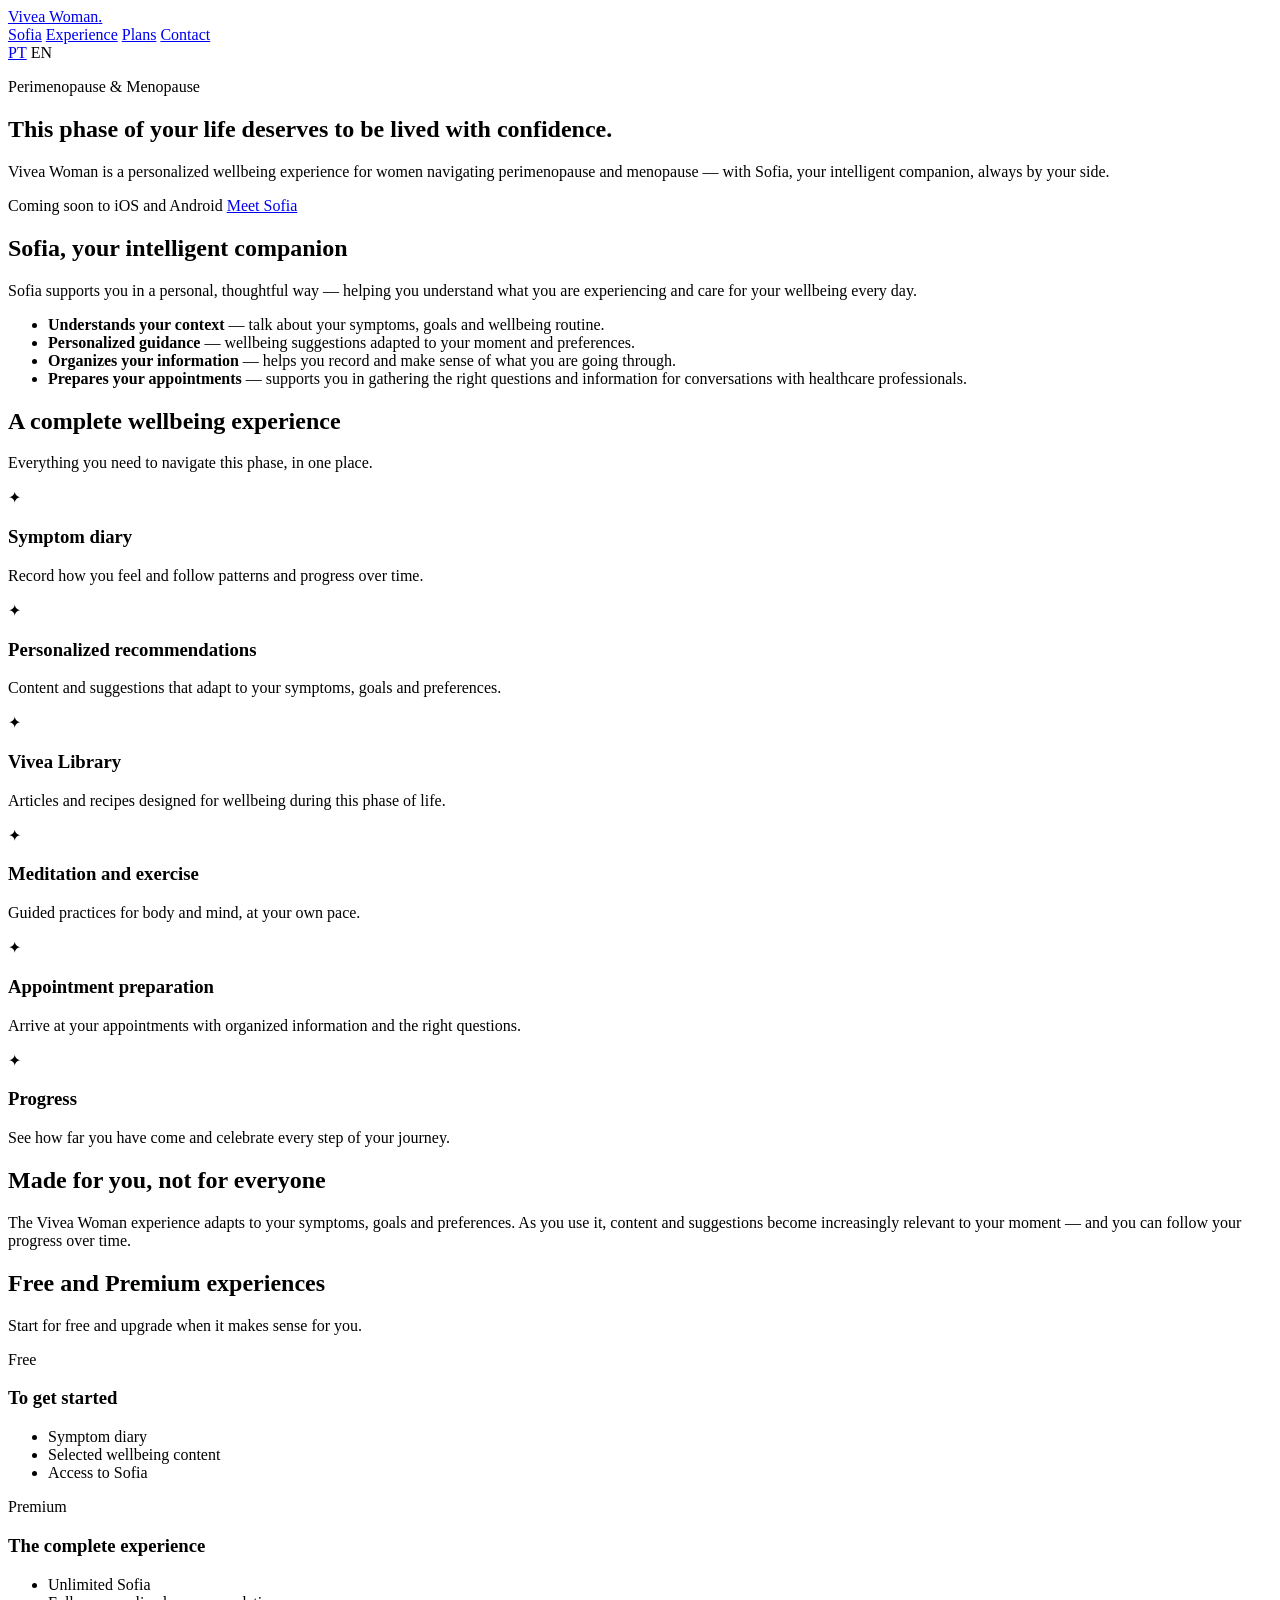
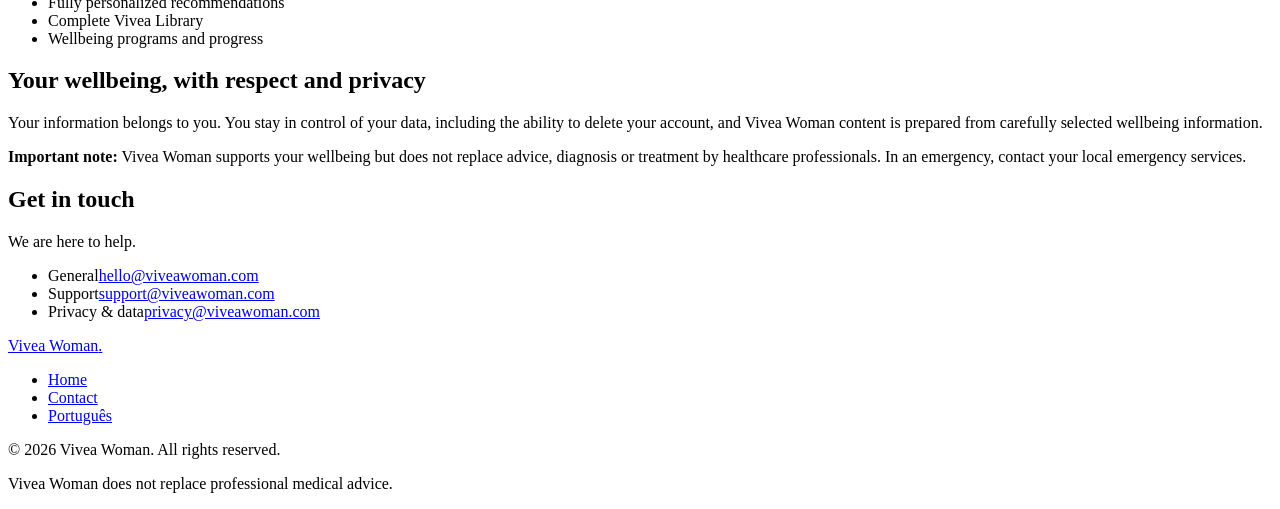
==== en/index.html @ bba8739d "R.17B add English homepage" ====
<!DOCTYPE html>
<html lang="en">
<head>
  <meta charset="UTF-8">
  <meta name="viewport" content="width=device-width, initial-scale=1">
  <title>Vivea Woman — Your companion through perimenopause and menopause</title>
  <meta name="description" content="Vivea Woman supports women through perimenopause and menopause with Sofia, an intelligent companion, a symptom diary, wellbeing content and personalized recommendations.">
  <link rel="canonical" href="https://viveawoman.com/en/">
  <link rel="alternate" hreflang="pt-PT" href="https://viveawoman.com/">
  <link rel="alternate" hreflang="en" href="https://viveawoman.com/en/">
  <link rel="alternate" hreflang="x-default" href="https://viveawoman.com/">
  <meta property="og:title" content="Vivea Woman — Your companion through perimenopause and menopause">
  <meta property="og:description" content="Sofia, a symptom diary, wellbeing content and personalized recommendations for this phase of your life.">
  <meta property="og:url" content="https://viveawoman.com/en/">
  <meta property="og:site_name" content="Vivea Woman">
  <meta property="og:type" content="website">
  <meta property="og:locale" content="en_US">
  <link rel="icon" type="image/svg+xml" href="/assets/favicon.svg">
  <link rel="stylesheet" href="/assets/style.css">
</head>
<body>
  <header class="site-header">
    <div class="container header-inner">
      <a class="brand" href="/en/">Vivea Woman<span class="dot">.</span></a>
      <nav class="main-nav" aria-label="Main navigation">
        <a href="#sofia">Sofia</a>
        <a href="#experience">Experience</a>
        <a href="#plans">Plans</a>
        <a href="#contact">Contact</a>
      </nav>
      <nav class="lang-switch" aria-label="Language">
        <a href="/" lang="pt-PT" hreflang="pt-PT">PT</a>
        <span aria-current="page" lang="en">EN</span>
      </nav>
    </div>
  </header>

  <main>
    <section class="hero">
      <div class="container">
        <p class="eyebrow">Perimenopause &amp; Menopause</p>
        <h1>This phase of your life deserves to be lived with confidence.</h1>
        <p class="lead">Vivea Woman is a personalized wellbeing experience for women navigating perimenopause and menopause — with Sofia, your intelligent companion, always by your side.</p>
        <div class="cta-row">
          <span class="pill">Coming soon to iOS and Android</span>
          <a class="pill outline" href="#sofia">Meet Sofia</a>
        </div>
      </div>
    </section>

    <section id="sofia" class="sofia">
      <div class="container">
        <div class="accent-bar"></div>
        <h2 class="section-title">Sofia, your intelligent companion</h2>
        <p class="section-sub">Sofia supports you in a personal, thoughtful way — helping you understand what you are experiencing and care for your wellbeing every day.</p>
        <ul>
          <li><strong>Understands your context</strong> — talk about your symptoms, goals and wellbeing routine.</li>
          <li><strong>Personalized guidance</strong> — wellbeing suggestions adapted to your moment and preferences.</li>
          <li><strong>Organizes your information</strong> — helps you record and make sense of what you are going through.</li>
          <li><strong>Prepares your appointments</strong> — supports you in gathering the right questions and information for conversations with healthcare professionals.</li>
        </ul>
      </div>
    </section>

    <section id="experience">
      <div class="container">
        <div class="accent-bar"></div>
        <h2 class="section-title">A complete wellbeing experience</h2>
        <p class="section-sub">Everything you need to navigate this phase, in one place.</p>
        <div class="grid">
          <div class="card"><div class="icon" aria-hidden="true">✦</div><h3>Symptom diary</h3><p>Record how you feel and follow patterns and progress over time.</p></div>
          <div class="card"><div class="icon" aria-hidden="true">✦</div><h3>Personalized recommendations</h3><p>Content and suggestions that adapt to your symptoms, goals and preferences.</p></div>
          <div class="card"><div class="icon" aria-hidden="true">✦</div><h3>Vivea Library</h3><p>Articles and recipes designed for wellbeing during this phase of life.</p></div>
          <div class="card"><div class="icon" aria-hidden="true">✦</div><h3>Meditation and exercise</h3><p>Guided practices for body and mind, at your own pace.</p></div>
          <div class="card"><div class="icon" aria-hidden="true">✦</div><h3>Appointment preparation</h3><p>Arrive at your appointments with organized information and the right questions.</p></div>
          <div class="card"><div class="icon" aria-hidden="true">✦</div><h3>Progress</h3><p>See how far you have come and celebrate every step of your journey.</p></div>
        </div>
      </div>
    </section>

    <section class="alt">
      <div class="container">
        <div class="accent-bar"></div>
        <h2 class="section-title">Made for you, not for everyone</h2>
        <p class="section-sub">The Vivea Woman experience adapts to your symptoms, goals and preferences. As you use it, content and suggestions become increasingly relevant to your moment — and you can follow your progress over time.</p>
      </div>
    </section>

    <section id="plans">
      <div class="container">
        <div class="accent-bar"></div>
        <h2 class="section-title">Free and Premium experiences</h2>
        <p class="section-sub">Start for free and upgrade when it makes sense for you.</p>
        <div class="plans">
          <div class="plan">
            <span class="tag">Free</span>
            <h3>To get started</h3>
            <ul>
              <li>Symptom diary</li>
              <li>Selected wellbeing content</li>
              <li>Access to Sofia</li>
            </ul>
          </div>
          <div class="plan premium">
            <span class="tag">Premium</span>
            <h3>The complete experience</h3>
            <ul>
              <li>Unlimited Sofia</li>
              <li>Fully personalized recommendations</li>
              <li>Complete Vivea Library</li>
              <li>Wellbeing programs and progress</li>
            </ul>
          </div>
        </div>
      </div>
    </section>

    <section class="alt">
      <div class="container">
        <div class="accent-bar"></div>
        <h2 class="section-title">Your wellbeing, with respect and privacy</h2>
        <p class="section-sub">Your information belongs to you. You stay in control of your data, including the ability to delete your account, and Vivea Woman content is prepared from carefully selected wellbeing information.</p>
        <div class="disclaimer">
          <p><strong>Important note:</strong> Vivea Woman supports your wellbeing but does not replace advice, diagnosis or treatment by healthcare professionals. In an emergency, contact your local emergency services.</p>
        </div>
      </div>
    </section>

    <section id="contact">
      <div class="container">
        <div class="accent-bar"></div>
        <h2 class="section-title">Get in touch</h2>
        <p class="section-sub">We are here to help.</p>
        <ul class="contact-list">
          <li><span class="label">General</span><a href="mailto:hello@viveawoman.com">hello@viveawoman.com</a></li>
          <li><span class="label">Support</span><a href="mailto:support@viveawoman.com">support@viveawoman.com</a></li>
          <li><span class="label">Privacy &amp; data</span><a href="mailto:privacy@viveawoman.com">privacy@viveawoman.com</a></li>
        </ul>
      </div>
    </section>
  </main>

  <footer class="site-footer">
    <div class="container">
      <div class="footer-grid">
        <a class="brand" href="/en/">Vivea Woman<span class="dot">.</span></a>
        <ul class="footer-nav">
          <li><a href="/en/">Home</a></li>
          <!-- Reserved routes (enable when the real pages exist — R.17C–R.17E):
          <li><a href="/privacy/">Privacy</a></li>
          <li><a href="/terms/">Terms</a></li>
          <li><a href="/support/">Support</a></li>
          -->
          <li><a href="#contact">Contact</a></li>
          <li><a href="/" lang="pt-PT" hreflang="pt-PT">Português</a></li>
        </ul>
      </div>
      <div class="footer-bottom">
        <p>© 2026 Vivea Woman. All rights reserved.</p>
        <p class="small">Vivea Woman does not replace professional medical advice.</p>
      </div>
    </div>
  </footer>
</body>
</html>
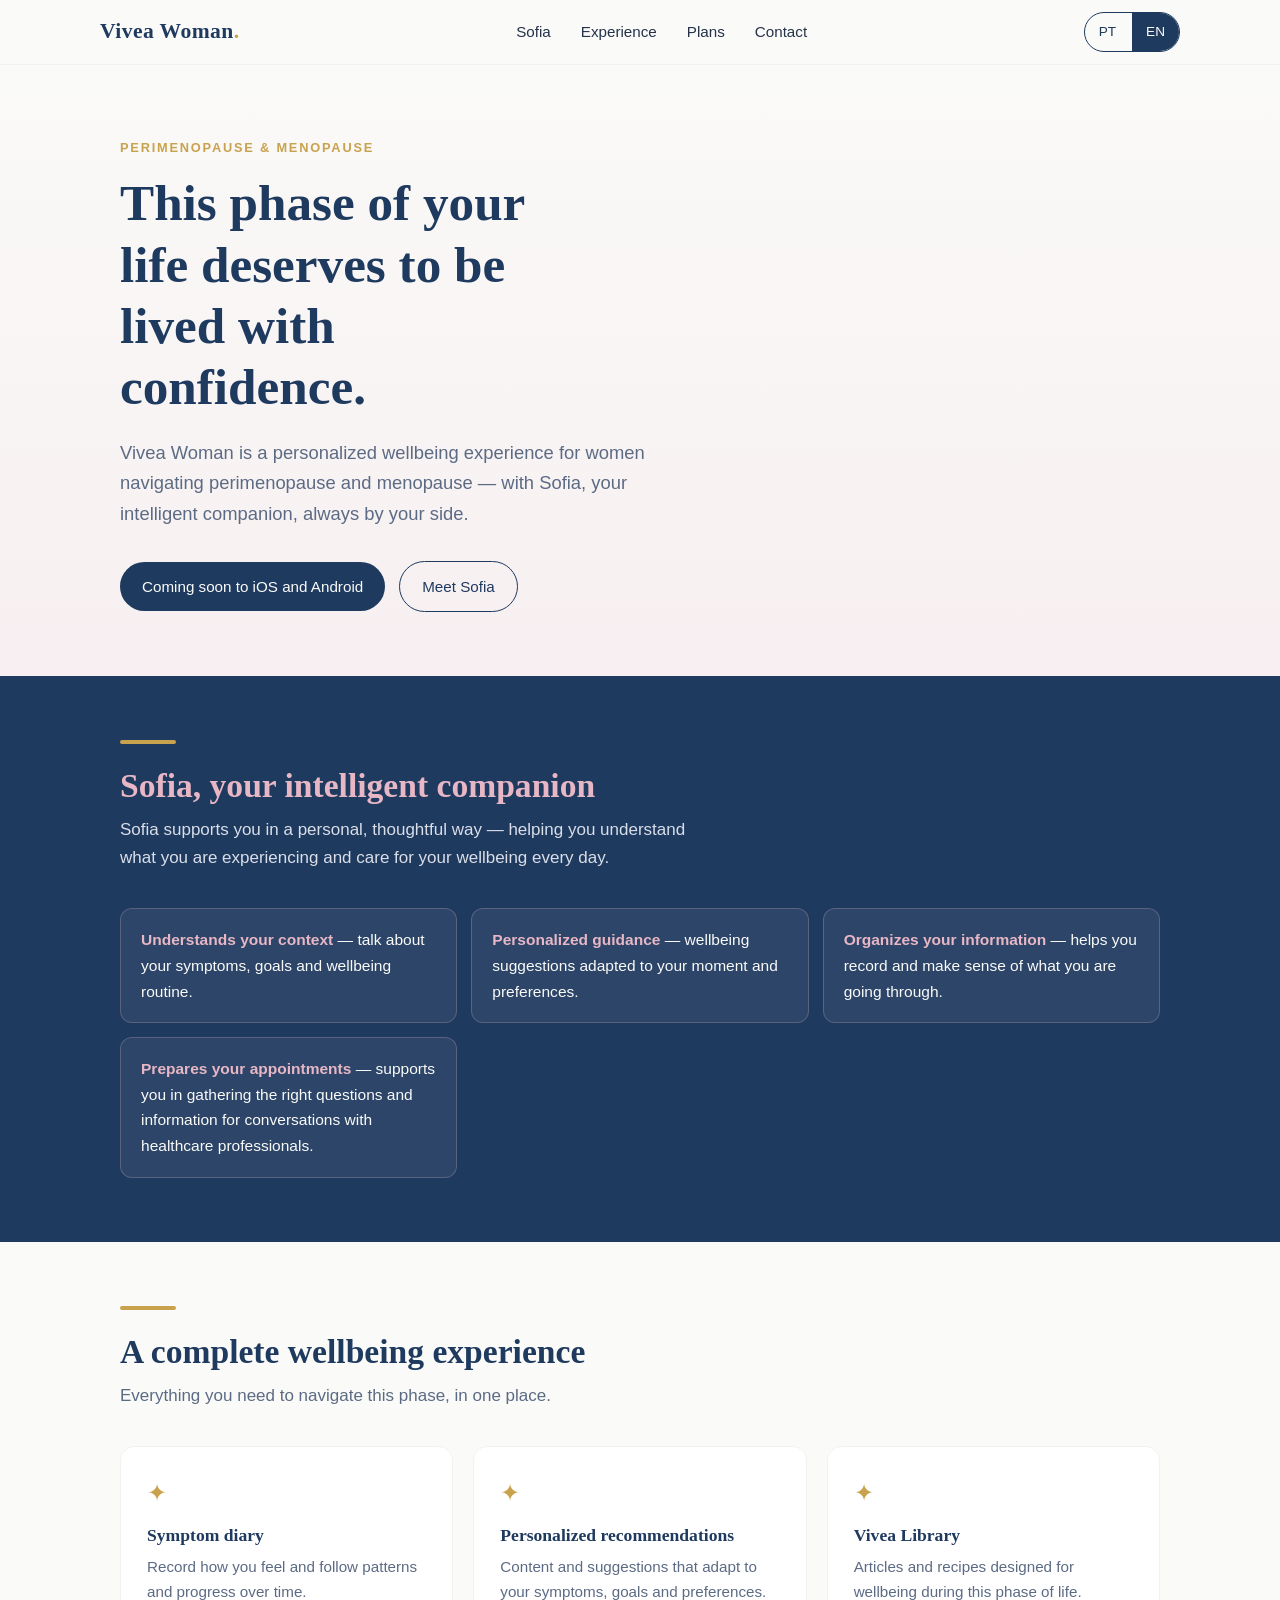
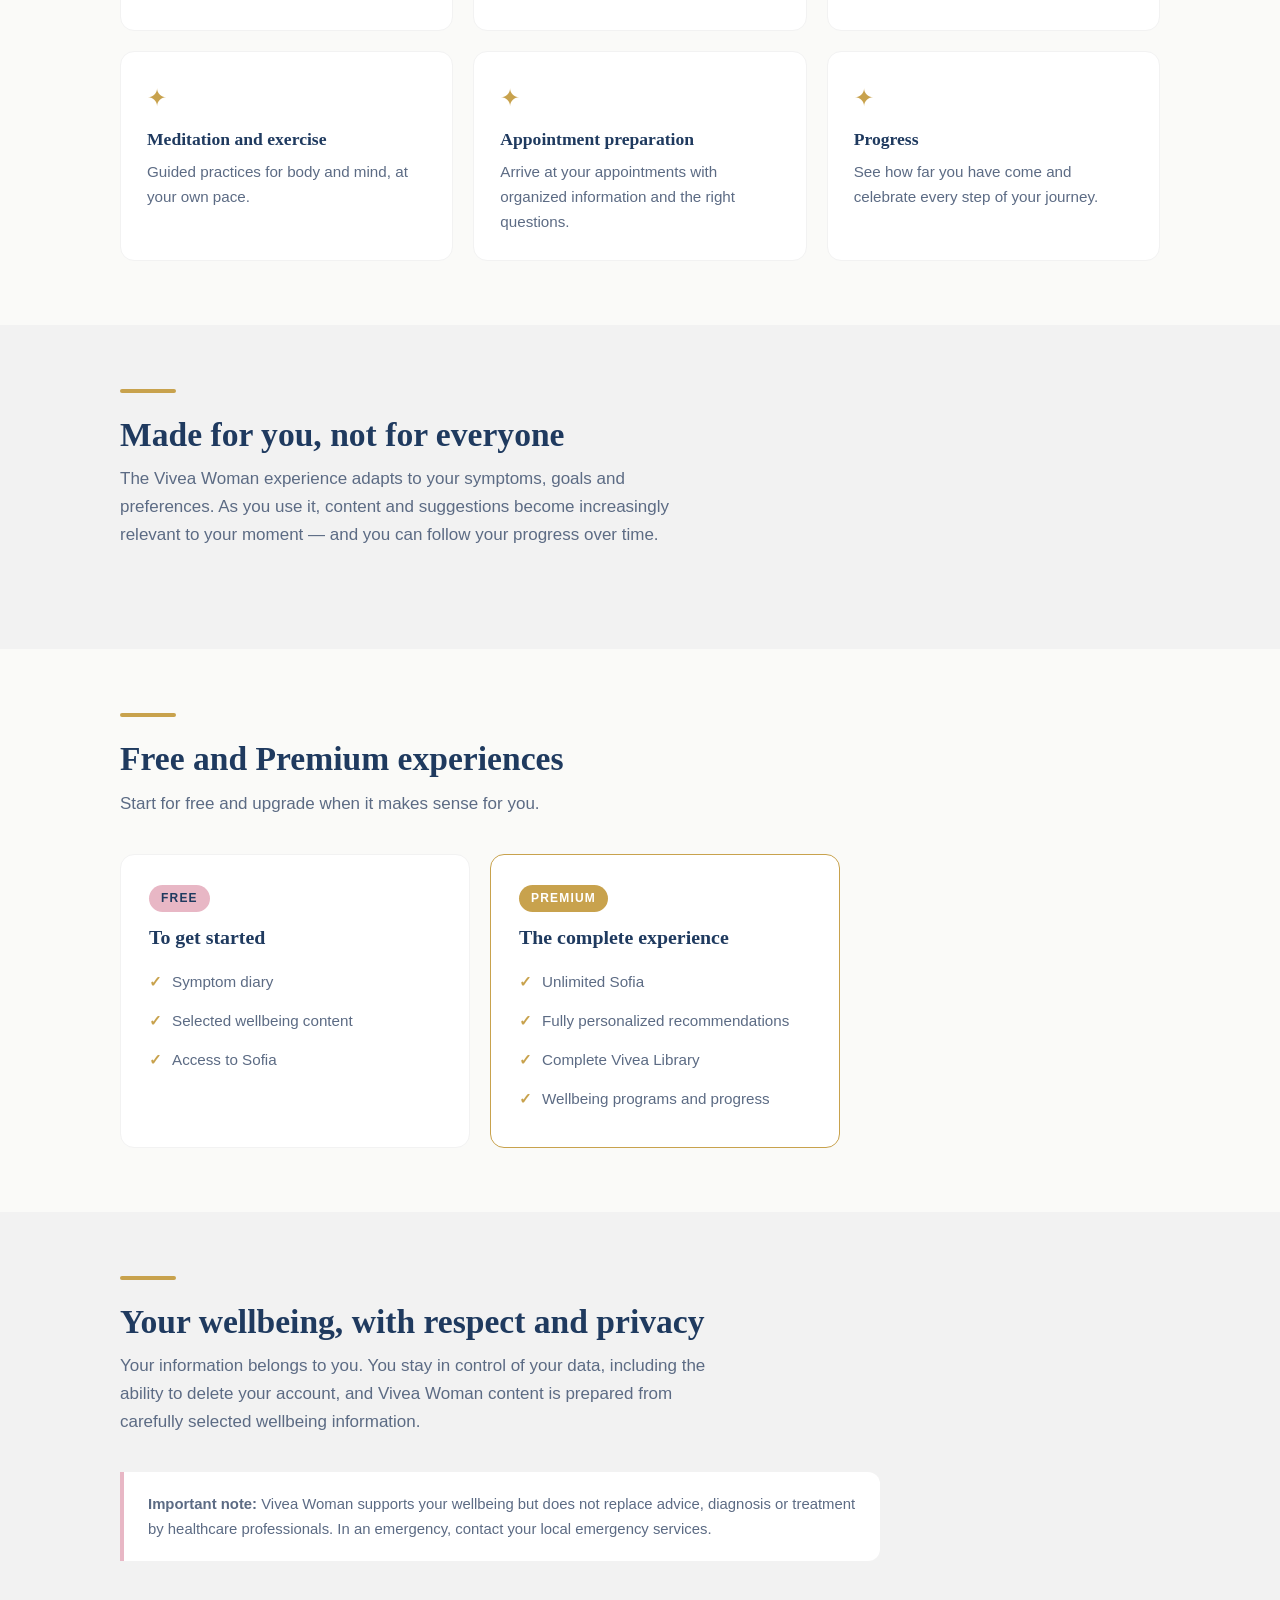
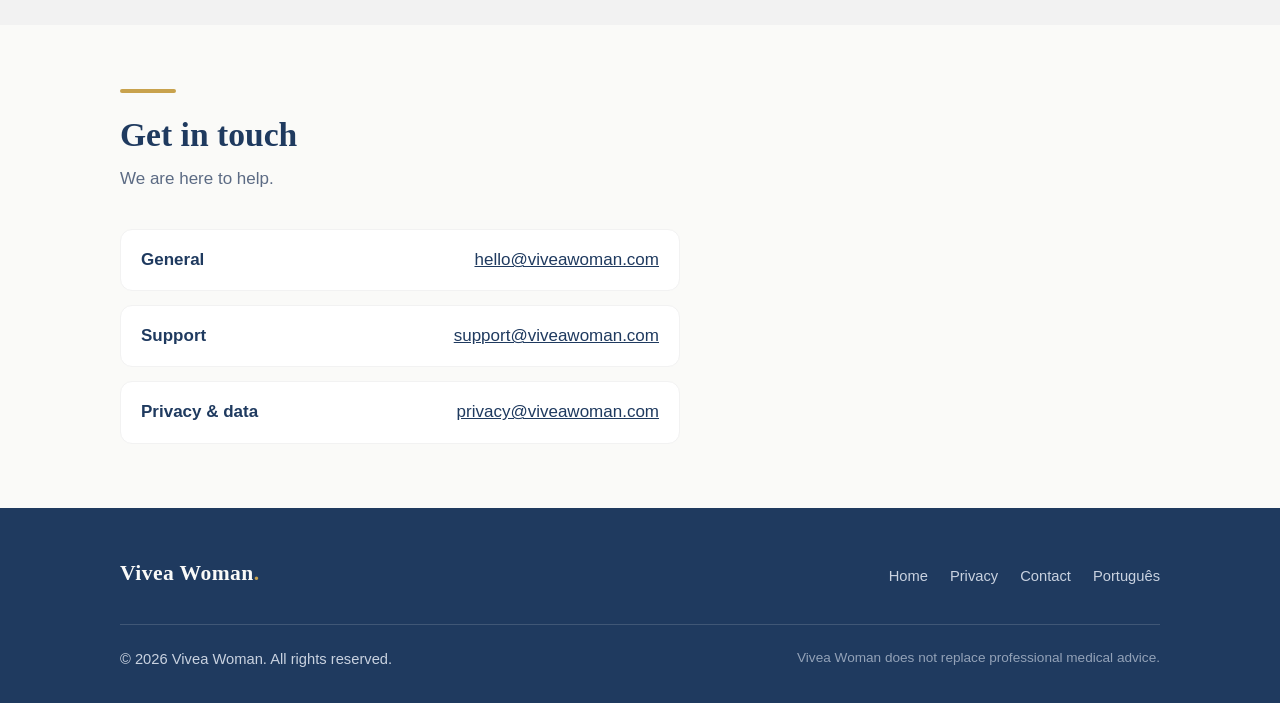
==== commit 920f4a21: "R.17C activate English privacy link" ====
--- a/en/index.html
+++ b/en/index.html
@@ -146,8 +146,8 @@
         <a class="brand" href="/en/">Vivea Woman<span class="dot">.</span></a>
         <ul class="footer-nav">
           <li><a href="/en/">Home</a></li>
-          <!-- Reserved routes (enable when the real pages exist — R.17C–R.17E):
-          <li><a href="/privacy/">Privacy</a></li>
+          <li><a href="/en/privacy/">Privacy</a></li>
+          <!-- Reserved routes (enable when the real pages exist — R.17D–R.17E):
           <li><a href="/terms/">Terms</a></li>
           <li><a href="/support/">Support</a></li>
           -->
--- a/assets/style.css
+++ b/assets/style.css
@@ -0,0 +1,104 @@
+/* Vivea Woman — public website · R.17B */
+:root{
+  --navy:#1F3A5F; --blush:#E8B7C5; --gold:#C8A24D;
+  --soft:#FAFAF8; --gray:#F2F2F2; --ink:#25324A; --muted:#5C6B84;
+}
+*{box-sizing:border-box;margin:0;padding:0}
+html{scroll-behavior:smooth}
+@media (prefers-reduced-motion:reduce){html{scroll-behavior:auto}}
+body{
+  font-family:-apple-system,BlinkMacSystemFont,"Segoe UI",Roboto,Helvetica,Arial,sans-serif;
+  background:var(--soft);color:var(--ink);line-height:1.65;font-size:17px;
+  -webkit-font-smoothing:antialiased;
+}
+h1,h2,h3{font-family:Georgia,"Times New Roman",serif;color:var(--navy);line-height:1.2;font-weight:600}
+img{max-width:100%;display:block}
+a{color:var(--navy)}
+a:focus-visible,button:focus-visible{outline:3px solid var(--gold);outline-offset:2px}
+.container{max-width:1080px;margin:0 auto;padding:0 20px}
+
+/* Header */
+.site-header{position:sticky;top:0;background:rgba(250,250,248,.95);backdrop-filter:blur(8px);
+  border-bottom:1px solid var(--gray);z-index:10}
+.header-inner{display:flex;align-items:center;justify-content:space-between;gap:16px;min-height:64px;flex-wrap:wrap;padding:8px 0}
+.brand{font-family:Georgia,serif;font-size:1.35rem;color:var(--navy);text-decoration:none;font-weight:700;letter-spacing:.02em}
+.brand .dot{color:var(--gold)}
+.main-nav{display:flex;gap:6px;flex-wrap:wrap;align-items:center}
+.main-nav a{text-decoration:none;color:var(--ink);font-size:.95rem;padding:10px 12px;border-radius:8px}
+.main-nav a:hover{background:var(--gray)}
+.lang-switch{display:flex;gap:2px;border:1px solid var(--navy);border-radius:999px;overflow:hidden;font-size:.85rem}
+.lang-switch a,.lang-switch span{padding:8px 14px;text-decoration:none;min-width:44px;text-align:center}
+.lang-switch span[aria-current]{background:var(--navy);color:var(--soft)}
+.lang-switch a{color:var(--navy)}
+.lang-switch a:hover{background:var(--gray)}
+
+/* Hero */
+.hero{padding:72px 0 64px;background:linear-gradient(180deg,var(--soft) 0%,#F7EFF1 100%)}
+.hero .eyebrow{color:var(--gold);text-transform:uppercase;letter-spacing:.14em;font-size:.8rem;font-weight:700;margin-bottom:14px}
+.hero h1{font-size:clamp(2rem,5vw,3.2rem);max-width:18ch}
+.hero p.lead{margin-top:20px;max-width:56ch;font-size:1.15rem;color:var(--muted)}
+.hero .cta-row{margin-top:32px;display:flex;gap:14px;flex-wrap:wrap;align-items:center}
+.pill{display:inline-block;background:var(--navy);color:var(--soft);padding:12px 22px;border-radius:999px;font-size:.95rem}
+.pill.outline{background:transparent;color:var(--navy);border:1.5px solid var(--navy);text-decoration:none}
+.pill.outline:hover{background:var(--navy);color:var(--soft)}
+
+/* Sections */
+section{padding:64px 0}
+section.alt{background:var(--gray)}
+.section-title{font-size:clamp(1.5rem,3.5vw,2.1rem);margin-bottom:10px}
+.section-sub{color:var(--muted);max-width:62ch;margin-bottom:36px}
+.accent-bar{width:56px;height:4px;background:var(--gold);border-radius:2px;margin-bottom:22px}
+
+/* Cards */
+.grid{display:grid;gap:20px;grid-template-columns:repeat(auto-fit,minmax(250px,1fr))}
+.card{background:#fff;border:1px solid var(--gray);border-radius:14px;padding:26px}
+.card h3{font-size:1.1rem;margin-bottom:8px}
+.card p{font-size:.95rem;color:var(--muted)}
+.card .icon{font-size:1.5rem;margin-bottom:12px;color:var(--gold)}
+
+/* Sofia */
+.sofia{background:var(--navy);color:var(--soft)}
+.sofia h2,.sofia h3{color:var(--blush)}
+.sofia .section-sub{color:#D9DEE8}
+.sofia ul{list-style:none;display:grid;gap:14px;grid-template-columns:repeat(auto-fit,minmax(260px,1fr))}
+.sofia li{background:rgba(250,250,248,.06);border:1px solid rgba(232,183,197,.25);border-radius:12px;padding:18px 20px;font-size:.97rem}
+.sofia li strong{color:var(--blush)}
+
+/* Plans */
+.plans{display:grid;gap:20px;grid-template-columns:repeat(auto-fit,minmax(260px,1fr));max-width:720px}
+.plan{background:#fff;border:1px solid var(--gray);border-radius:14px;padding:28px}
+.plan.premium{border:1.5px solid var(--gold)}
+.plan .tag{display:inline-block;font-size:.75rem;text-transform:uppercase;letter-spacing:.1em;font-weight:700;
+  color:var(--navy);background:var(--blush);padding:4px 12px;border-radius:999px;margin-bottom:14px}
+.plan.premium .tag{background:var(--gold);color:#fff}
+.plan ul{list-style:none;margin-top:12px}
+.plan li{padding:7px 0;font-size:.95rem;color:var(--muted)}
+.plan li::before{content:"✓";color:var(--gold);margin-right:10px;font-weight:700}
+
+/* Disclaimer */
+.disclaimer{border-left:4px solid var(--blush);background:#fff;border-radius:0 12px 12px 0;padding:20px 24px;max-width:760px}
+.disclaimer p{font-size:.93rem;color:var(--muted)}
+
+/* Contact */
+.contact-list{list-style:none;display:grid;gap:14px;max-width:560px}
+.contact-list li{background:#fff;border:1px solid var(--gray);border-radius:12px;padding:16px 20px;display:flex;
+  justify-content:space-between;gap:12px;flex-wrap:wrap;align-items:center}
+.contact-list .label{font-weight:600;color:var(--navy)}
+.contact-list a{word-break:break-all}
+
+/* Footer */
+.site-footer{background:var(--navy);color:#C9D2E0;padding:48px 0 32px;font-size:.92rem}
+.footer-grid{display:flex;justify-content:space-between;gap:28px;flex-wrap:wrap;margin-bottom:28px}
+.site-footer .brand{color:var(--soft)}
+.footer-nav{display:flex;gap:4px 22px;flex-wrap:wrap;list-style:none;align-items:center}
+.footer-nav a{color:#C9D2E0;text-decoration:none;padding:8px 0;display:inline-block}
+.footer-nav a:hover{color:var(--blush)}
+.footer-bottom{border-top:1px solid rgba(250,250,248,.15);padding-top:22px;display:flex;
+  justify-content:space-between;gap:12px;flex-wrap:wrap}
+.footer-bottom .small{font-size:.85rem;color:#93A2B8;max-width:72ch}
+
+@media (max-width:640px){
+  .hero{padding:52px 0 44px}
+  section{padding:48px 0}
+  .header-inner{justify-content:center}
+}
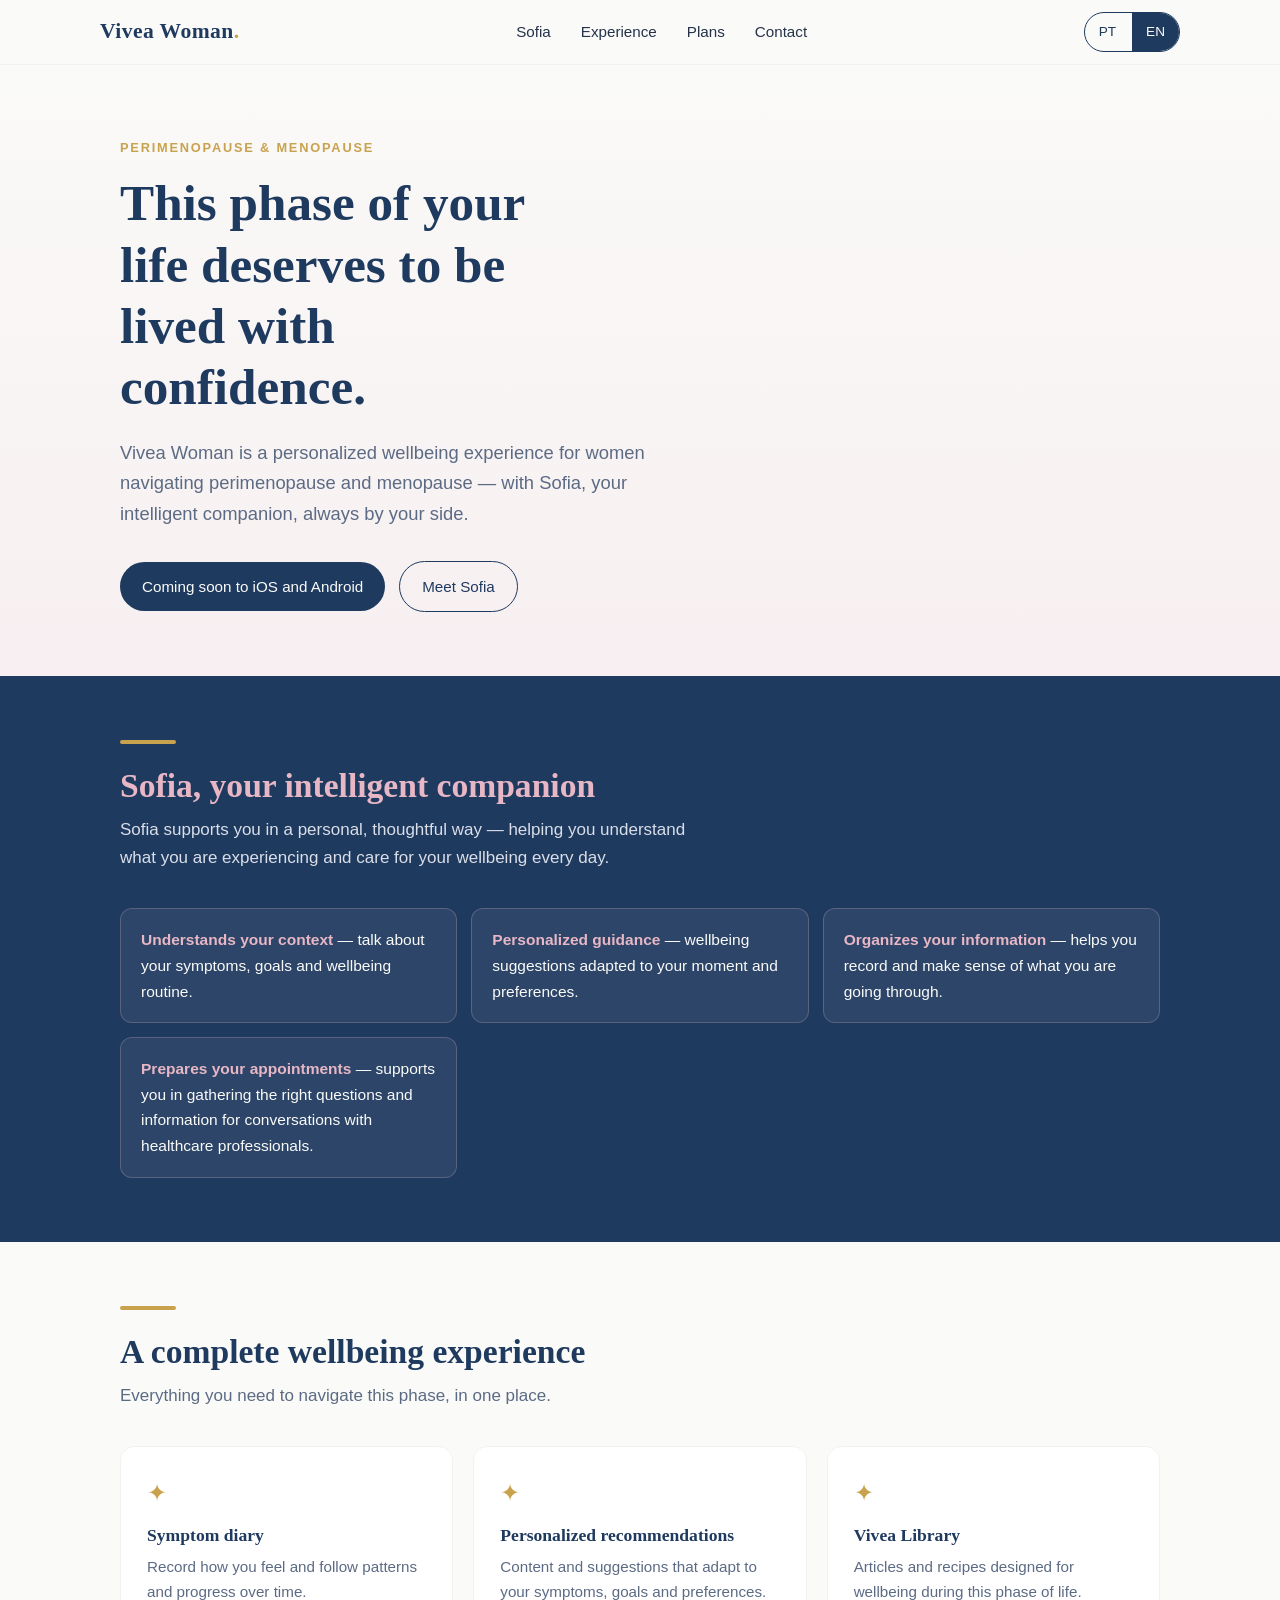
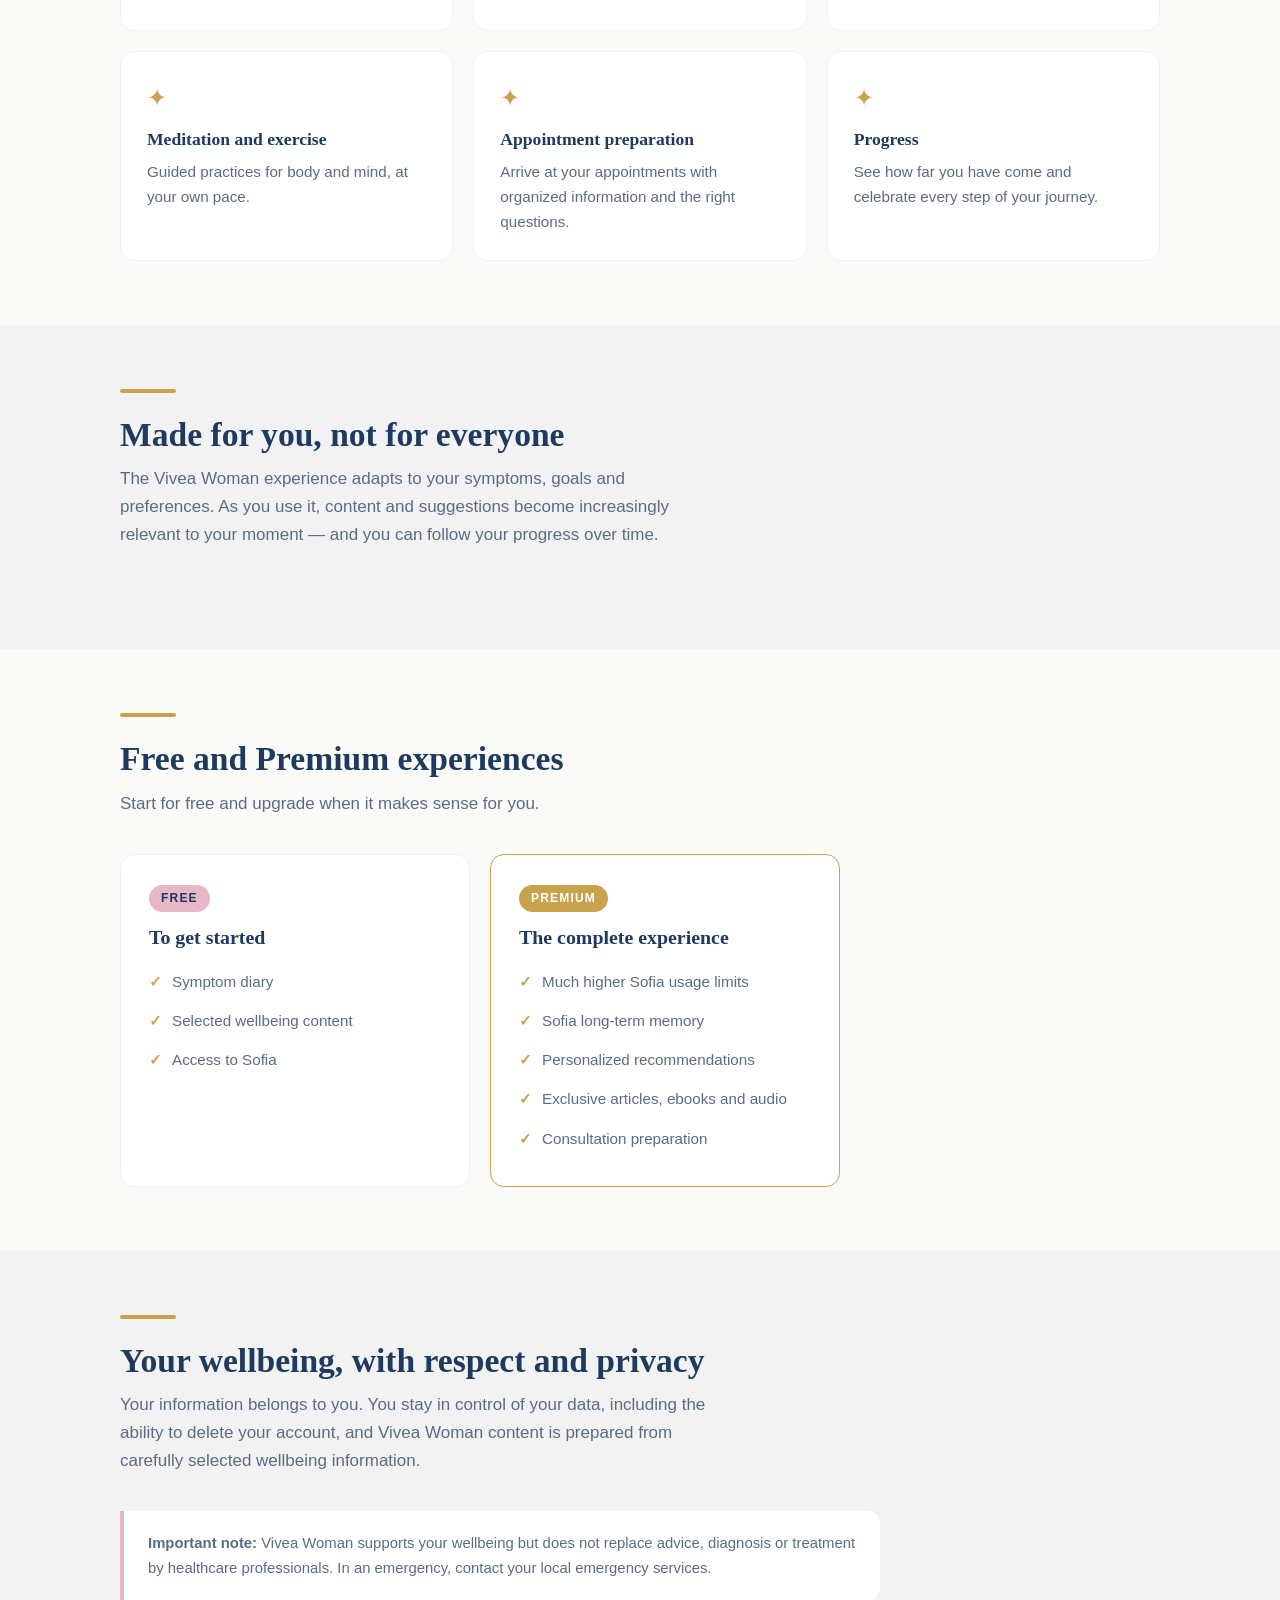
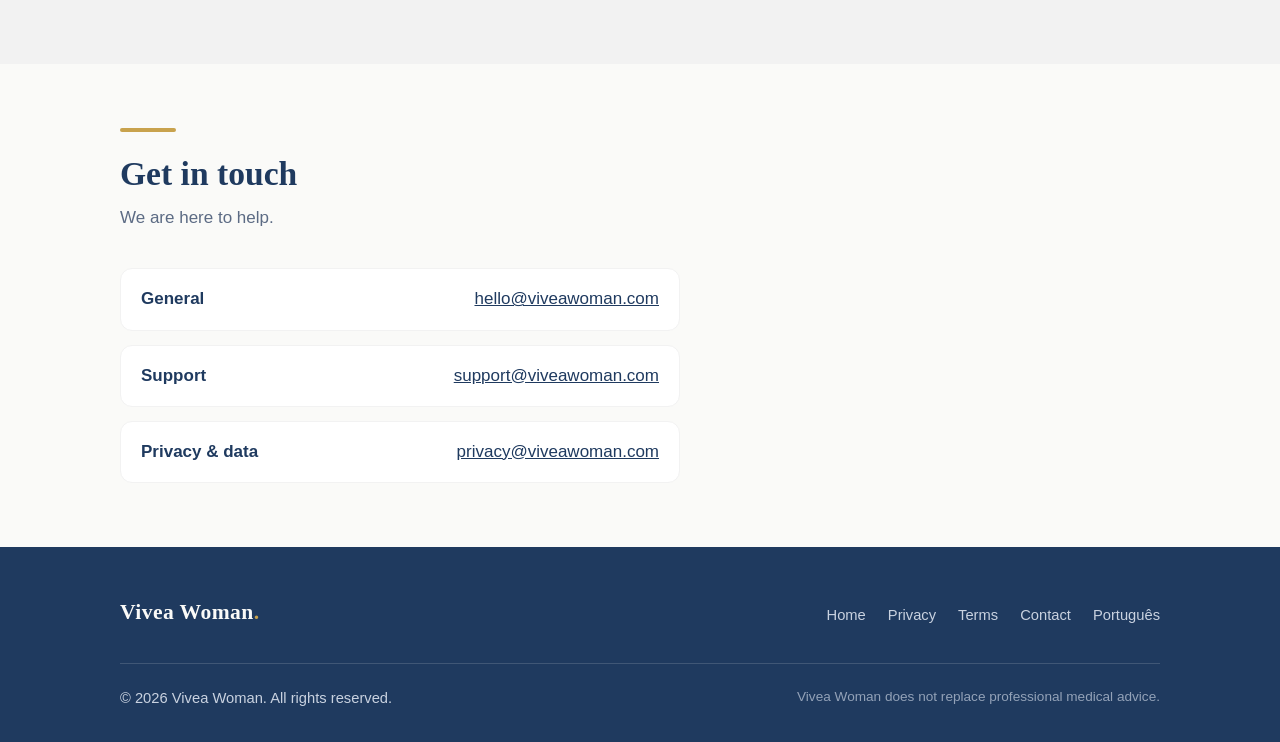
==== commit acd52fb7: "R.17D-3 update English homepage Free/Premium and Terms link" ====
--- a/en/index.html
+++ b/en/index.html
@@ -105,10 +105,11 @@
             <span class="tag">Premium</span>
             <h3>The complete experience</h3>
             <ul>
-              <li>Unlimited Sofia</li>
-              <li>Fully personalized recommendations</li>
-              <li>Complete Vivea Library</li>
-              <li>Wellbeing programs and progress</li>
+              <li>Much higher Sofia usage limits</li>
+              <li>Sofia long-term memory</li>
+              <li>Personalized recommendations</li>
+              <li>Exclusive articles, ebooks and audio</li>
+              <li>Consultation preparation</li>
             </ul>
           </div>
         </div>
@@ -147,8 +148,8 @@
         <ul class="footer-nav">
           <li><a href="/en/">Home</a></li>
           <li><a href="/en/privacy/">Privacy</a></li>
-          <!-- Reserved routes (enable when the real pages exist — R.17D–R.17E):
-          <li><a href="/terms/">Terms</a></li>
+          <li><a href="/en/terms/">Terms</a></li>
+          <!-- Reserved route (enable when the real page exists — R.17E):
           <li><a href="/support/">Support</a></li>
           -->
           <li><a href="#contact">Contact</a></li>
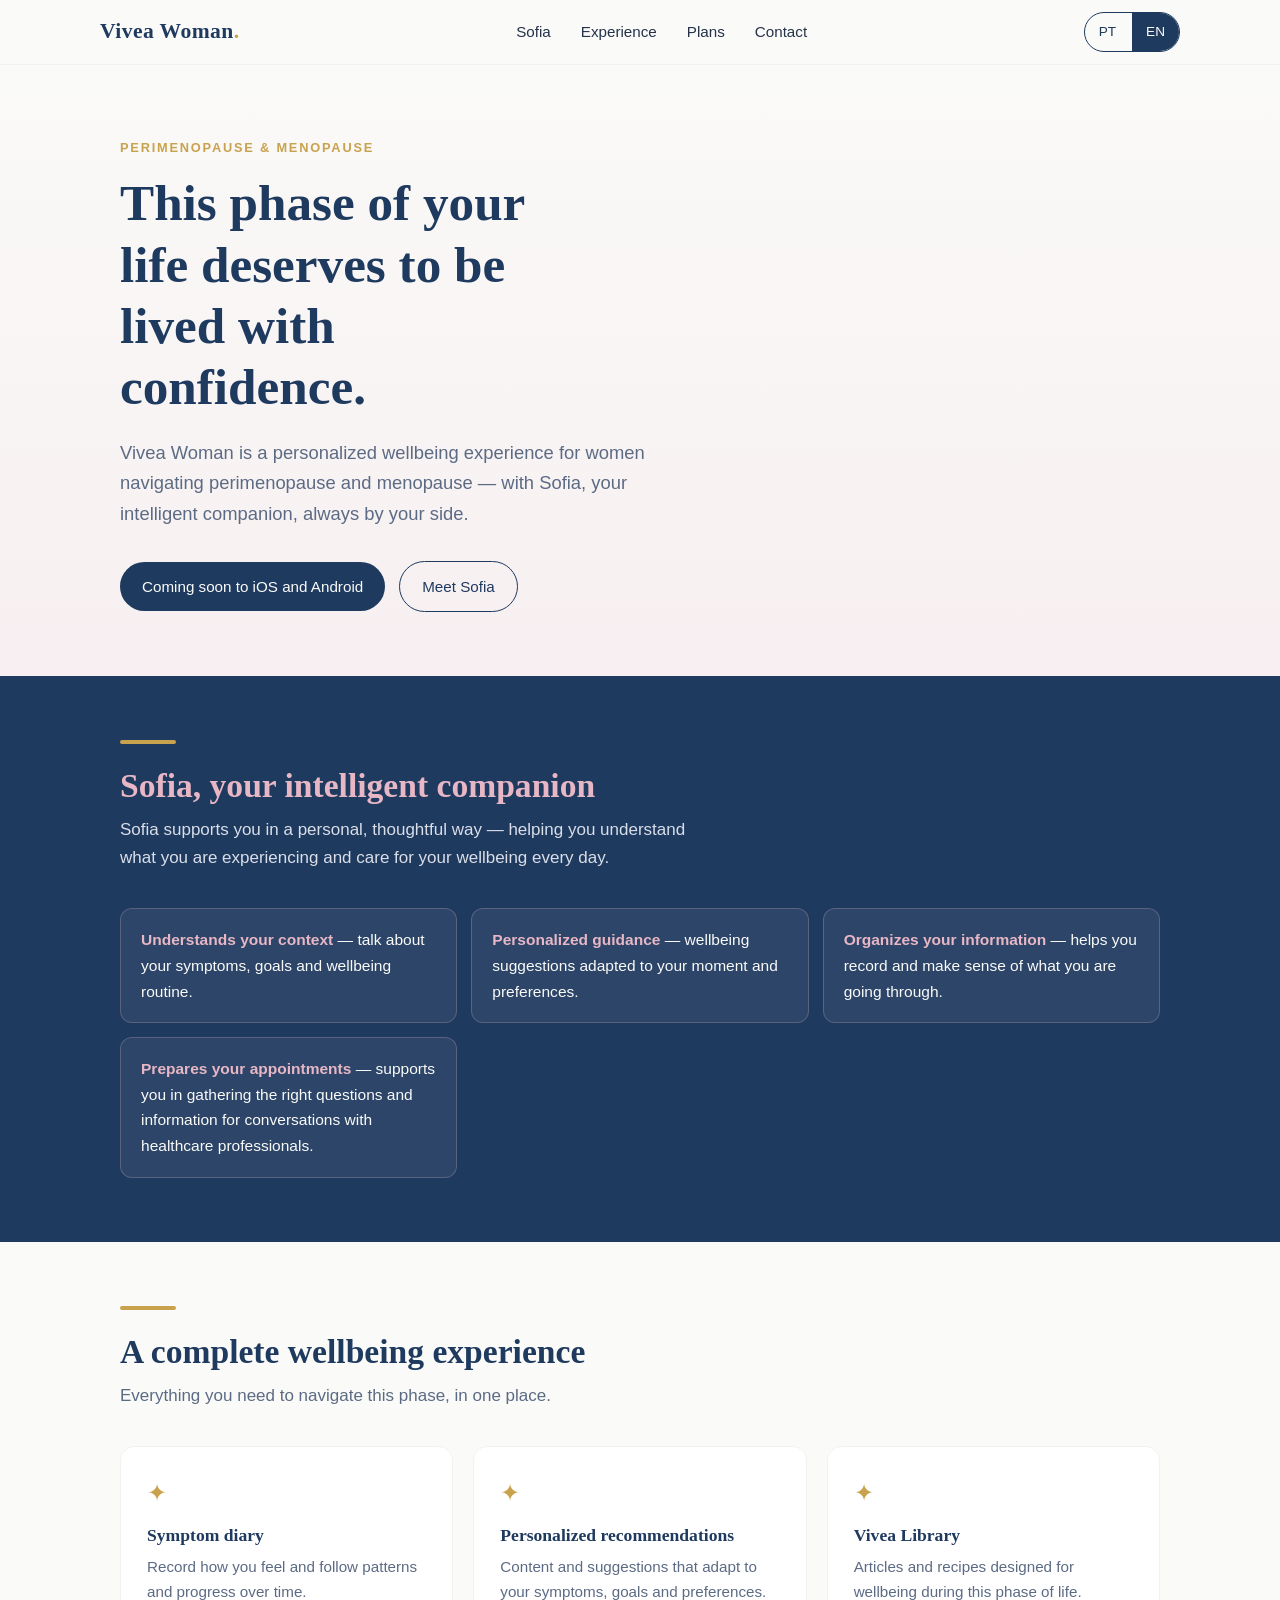
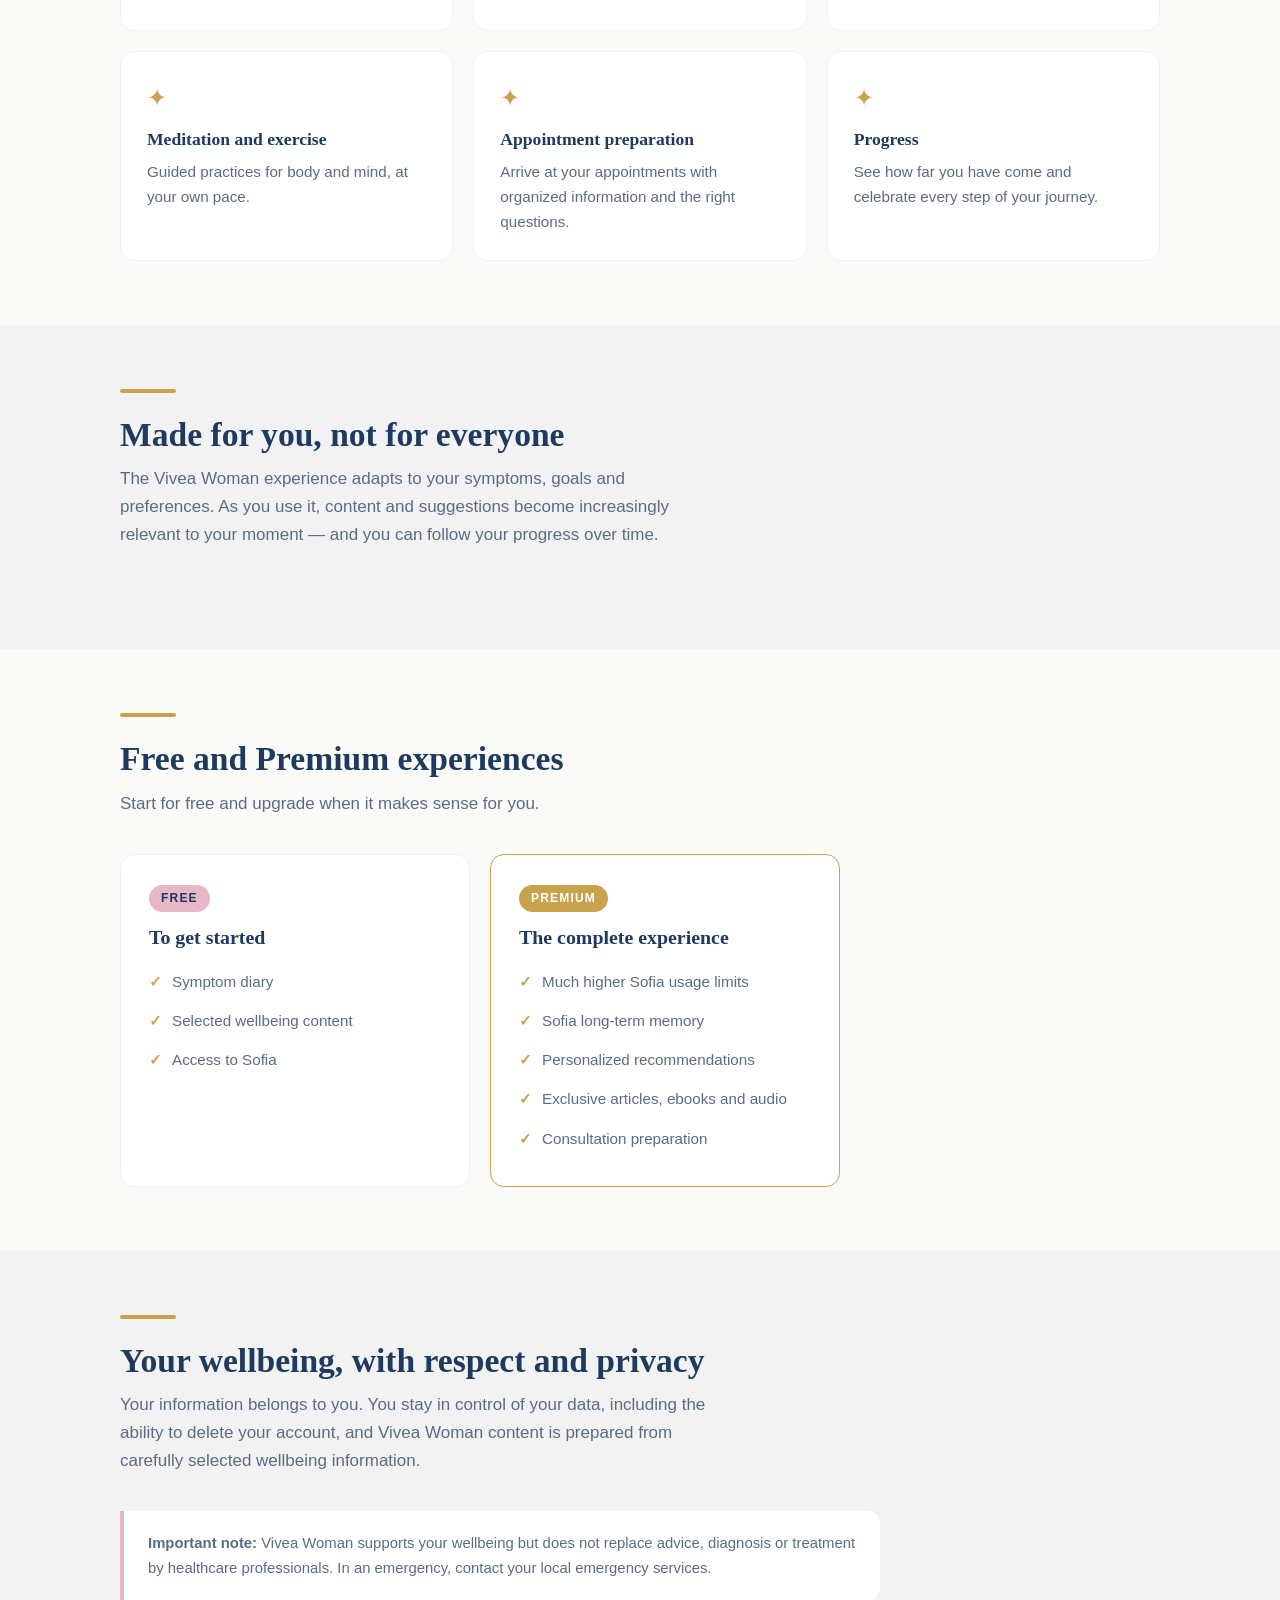
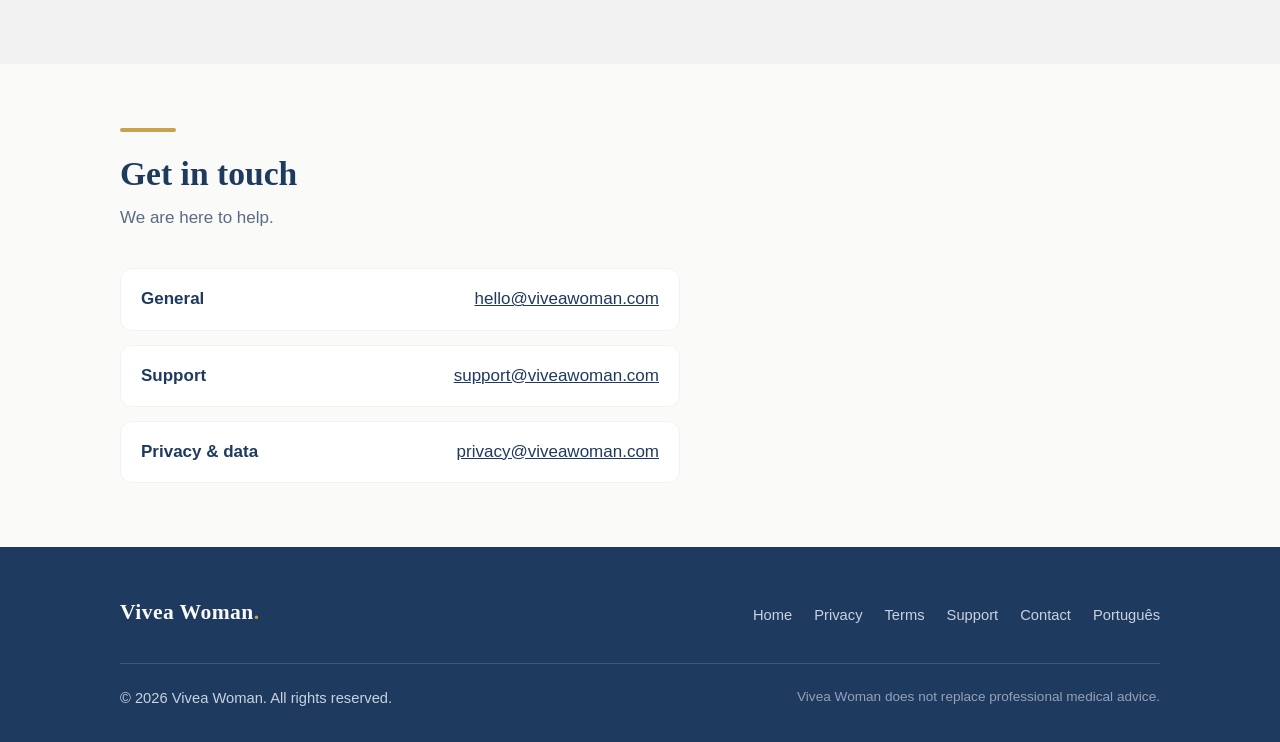
==== commit 9c1ed1e9: "R.17E-2 activate English support footer link" ====
--- a/en/index.html
+++ b/en/index.html
@@ -149,9 +149,7 @@
           <li><a href="/en/">Home</a></li>
           <li><a href="/en/privacy/">Privacy</a></li>
           <li><a href="/en/terms/">Terms</a></li>
-          <!-- Reserved route (enable when the real page exists — R.17E):
-          <li><a href="/support/">Support</a></li>
-          -->
+          <li><a href="/en/support/">Support</a></li>
           <li><a href="#contact">Contact</a></li>
           <li><a href="/" lang="pt-PT" hreflang="pt-PT">Português</a></li>
         </ul>
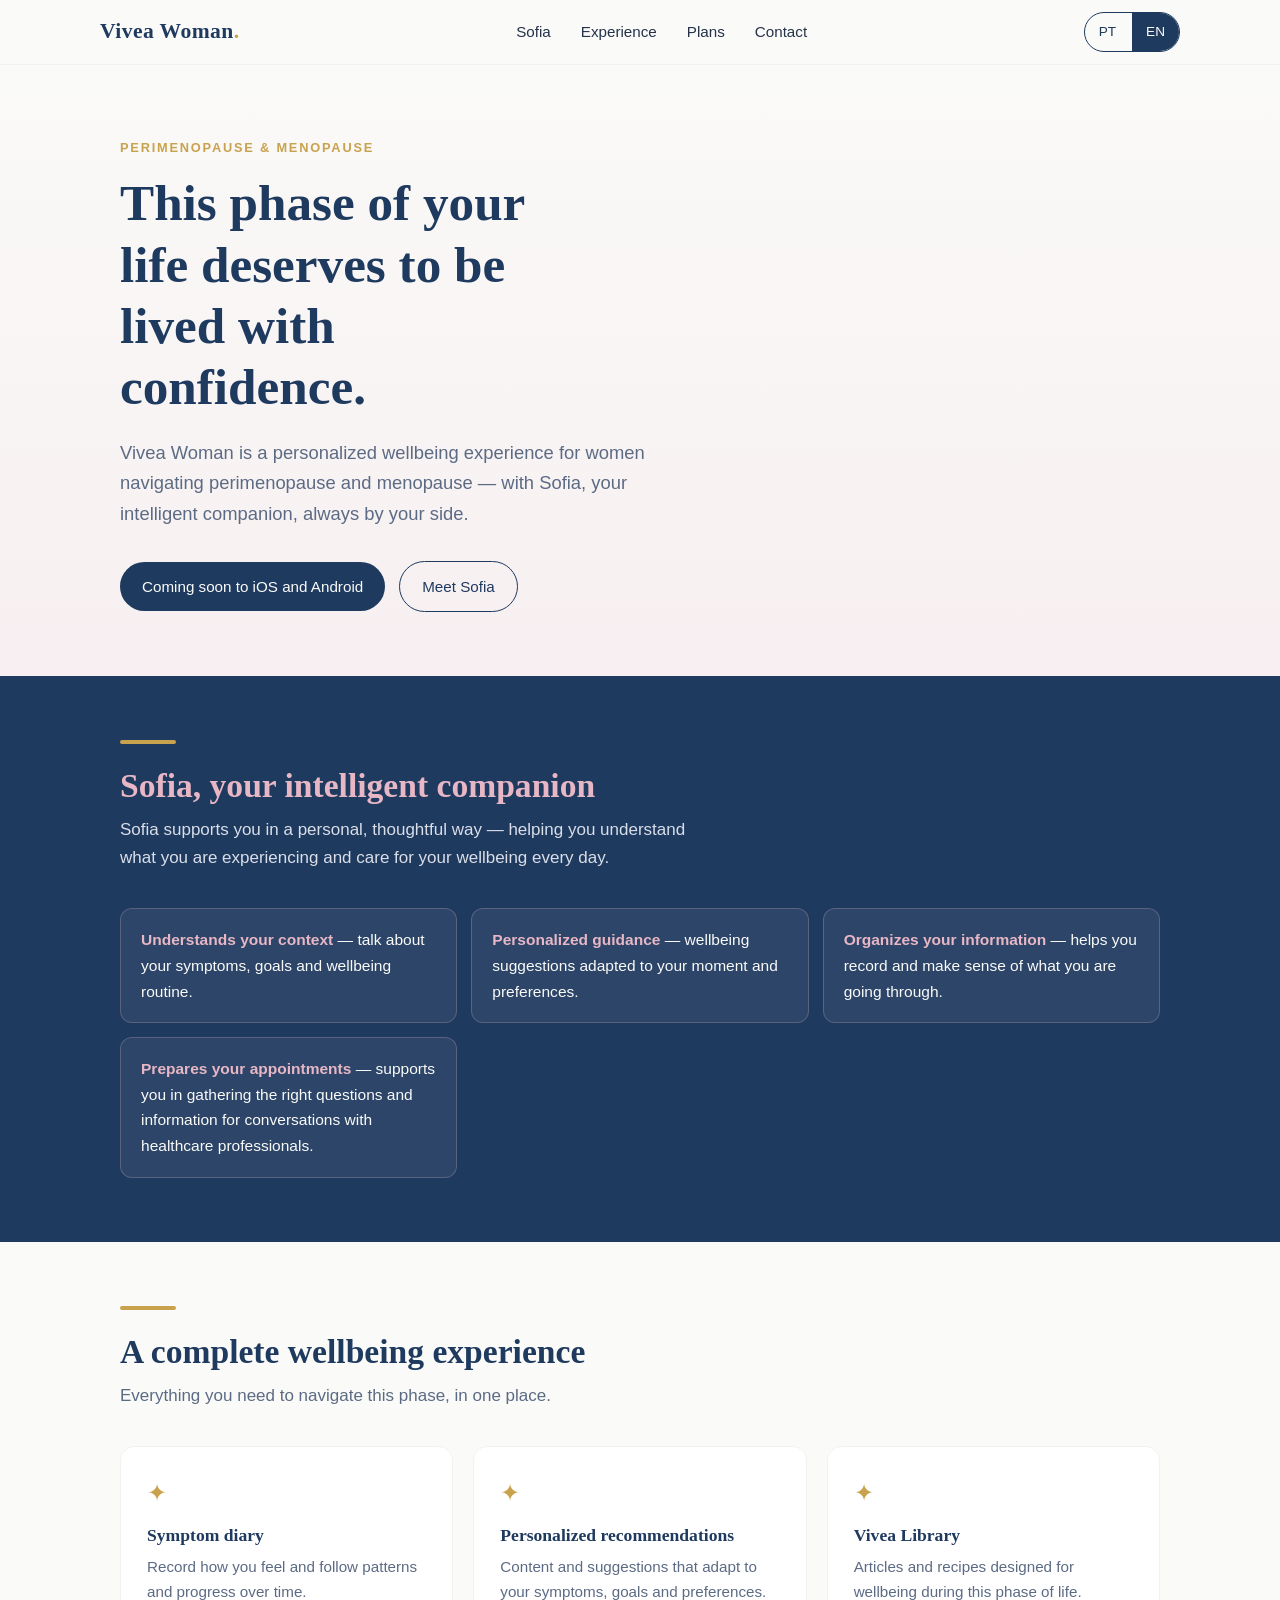
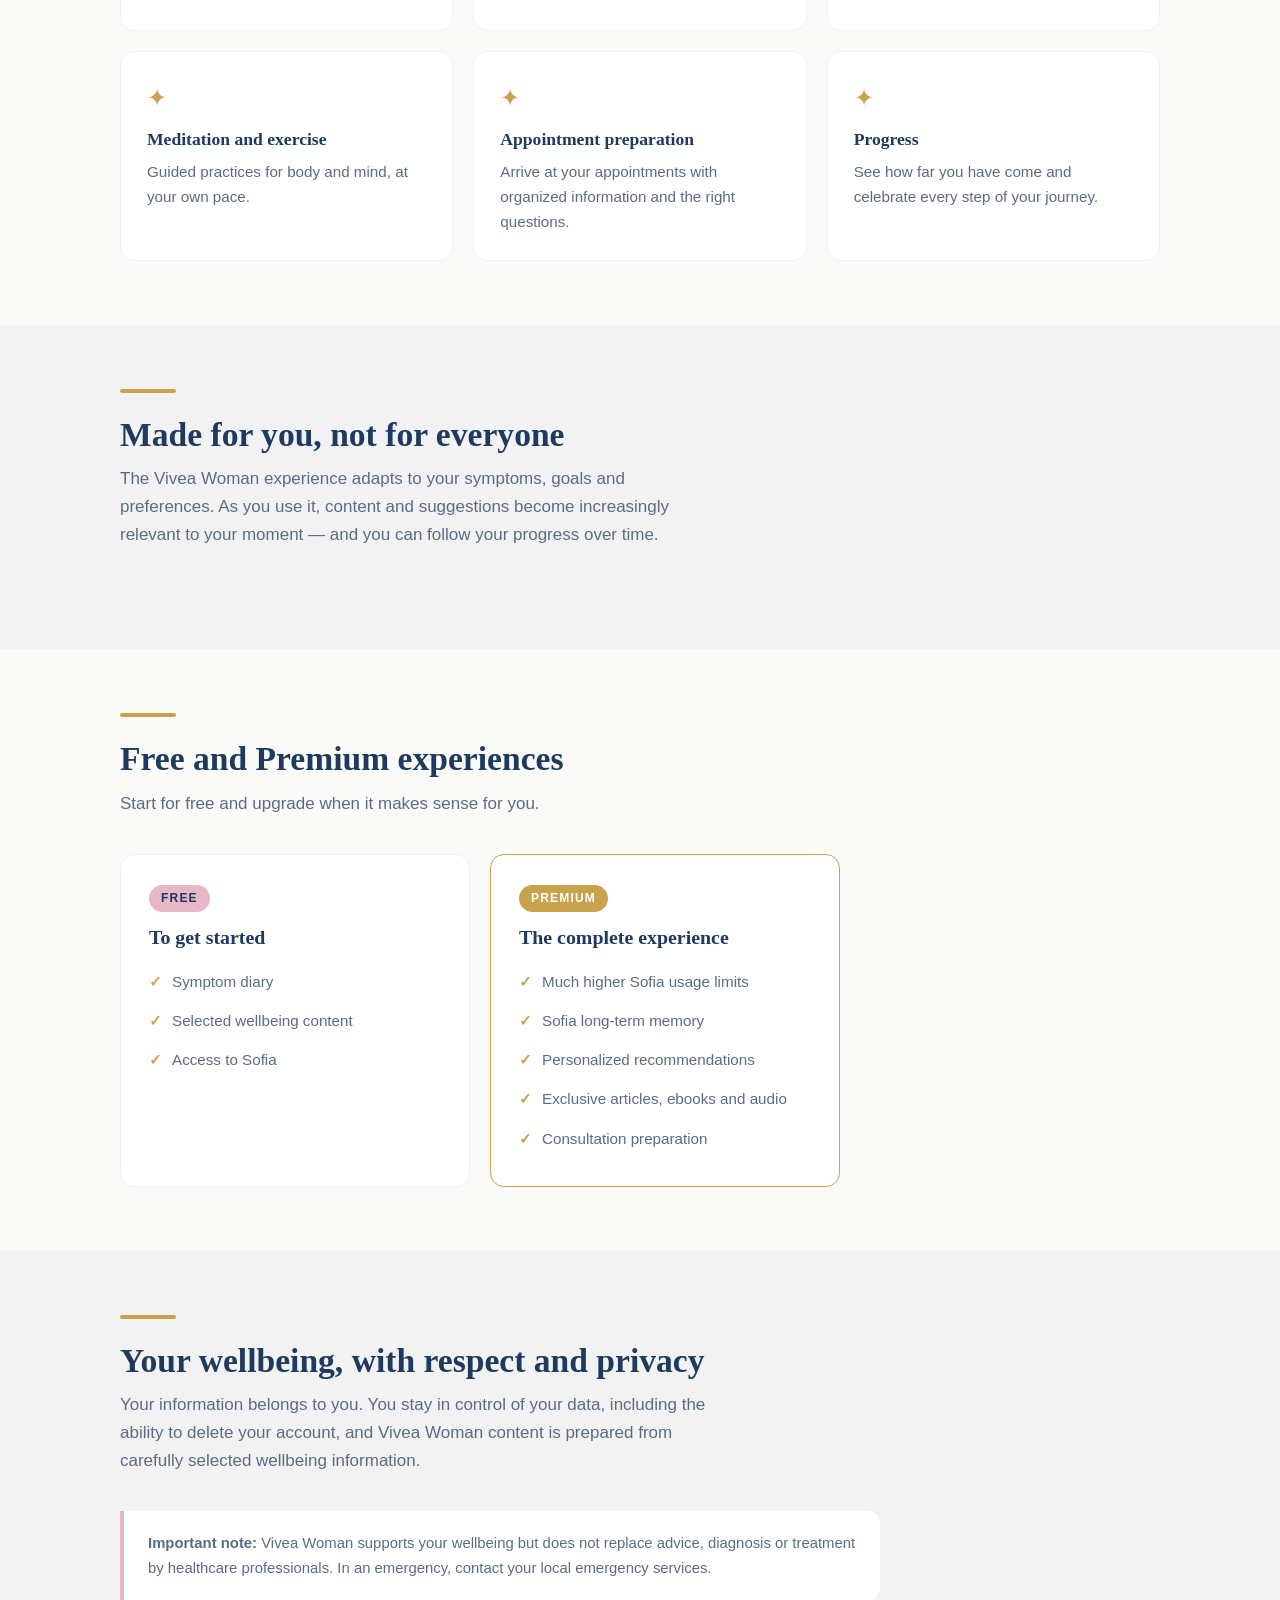
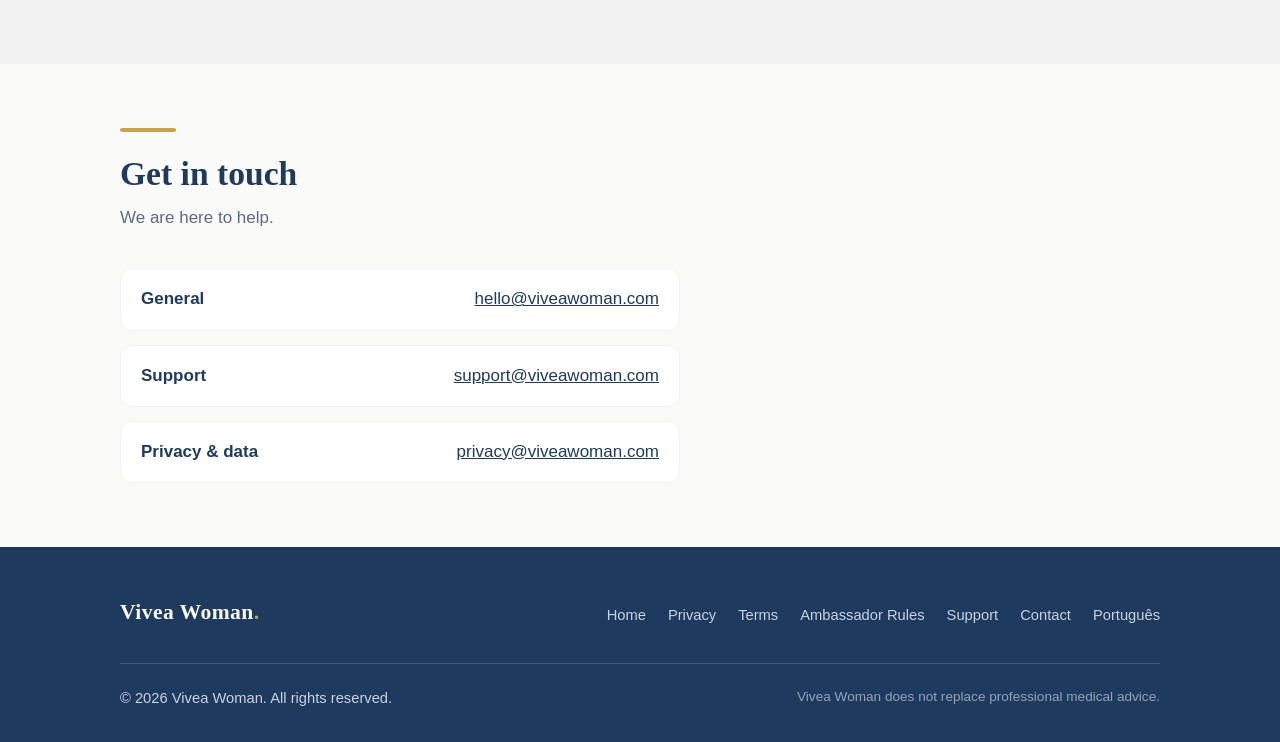
==== commit 51bd150d: "R.17G-2F update English homepage Ambassador footer" ====
--- a/en/index.html
+++ b/en/index.html
@@ -149,6 +149,7 @@
           <li><a href="/en/">Home</a></li>
           <li><a href="/en/privacy/">Privacy</a></li>
           <li><a href="/en/terms/">Terms</a></li>
+          <li><a href="/en/ambassador-rules/">Ambassador Rules</a></li>
           <li><a href="/en/support/">Support</a></li>
           <li><a href="#contact">Contact</a></li>
           <li><a href="/" lang="pt-PT" hreflang="pt-PT">Português</a></li>
